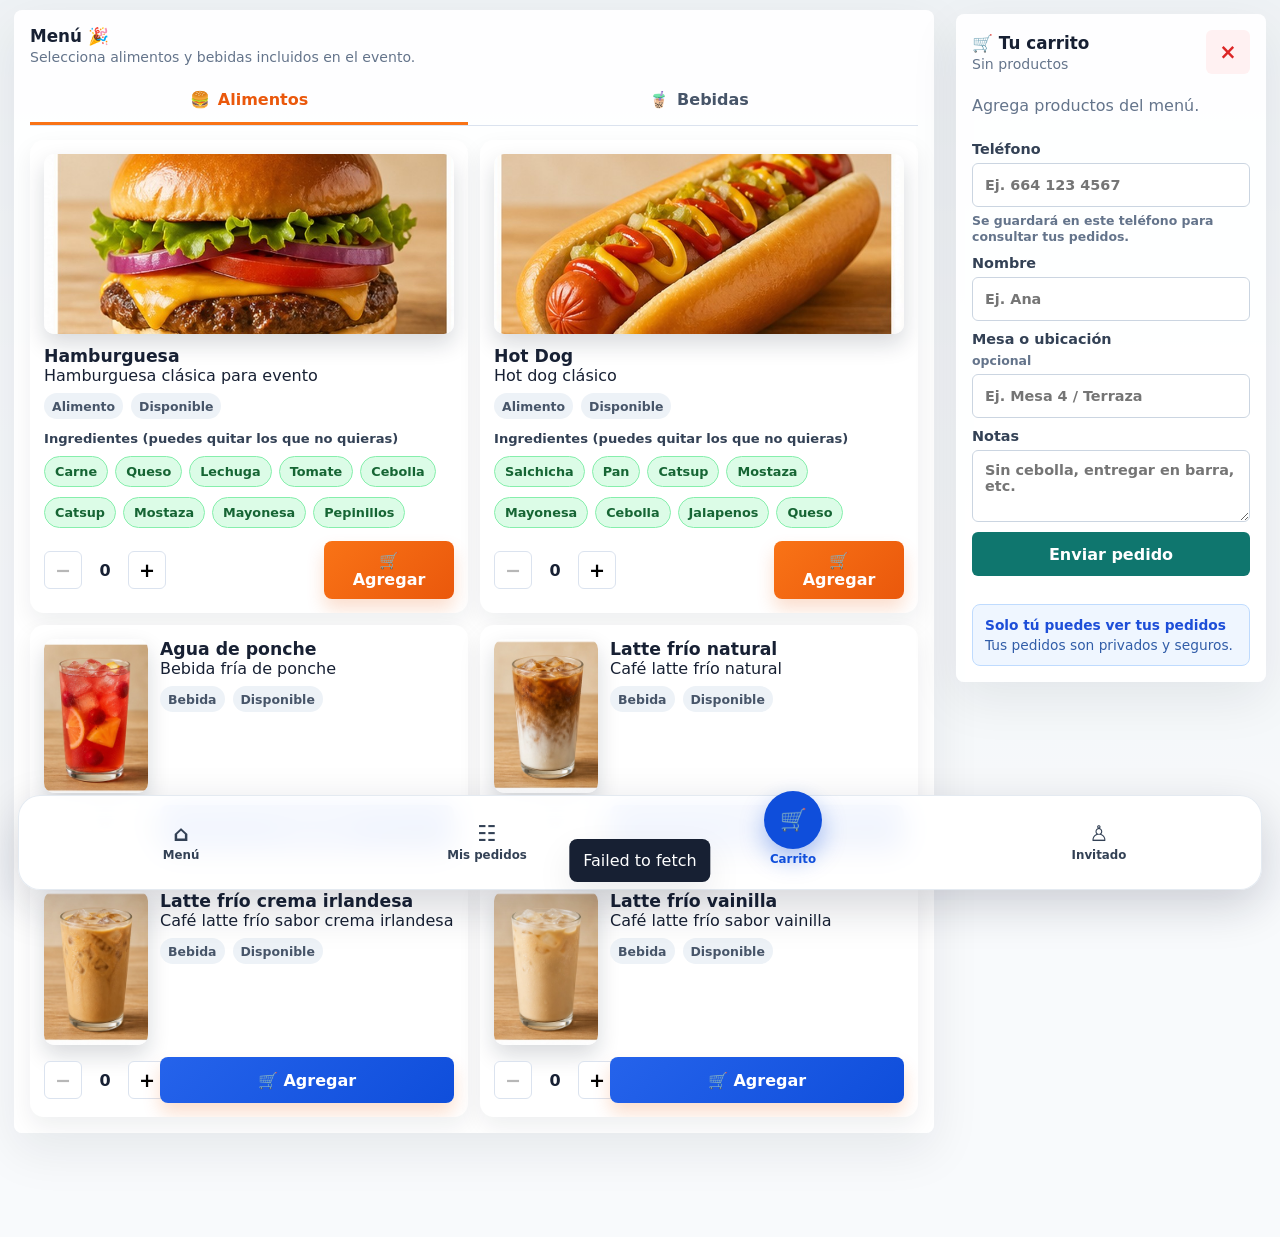
==== invitado.html @ 3698708f "Add files via upload" ====
<!doctype html>
<html lang="es">
<head>
  <meta charset="utf-8">
  <meta name="viewport" content="width=device-width, initial-scale=1, viewport-fit=cover">
  <meta name="theme-color" content="#0f766e">
  <title>Fiesta Pedidos</title>
  <meta name="description" content="Haz tu pedido de alimentos y bebidas para la fiesta privada.">
  <meta property="og:type" content="website">
  <meta property="og:site_name" content="Pedidos">
  <meta property="og:title" content="Pedidos de Fiesta">
  <meta property="og:description" content="Pide hamburguesas, hot dogs y bebidas desde tu celular.">
  <meta property="og:url" content="https://jgamonr.github.io/pedidos/">
  <meta property="og:image" content="https://jgamonr.github.io/pedidos/assets/og/og-pedidos.jpg">
  <meta property="og:image:secure_url" content="https://jgamonr.github.io/pedidos/assets/og/og-pedidos.jpg">
  <meta property="og:image:type" content="image/jpeg">
  <meta property="og:image:width" content="1200">
  <meta property="og:image:height" content="630">
  <meta name="twitter:card" content="summary_large_image">
  <meta name="twitter:title" content="Pedidos de Fiesta">
  <meta name="twitter:description" content="Pide hamburguesas, hot dogs y bebidas desde tu celular.">
  <meta name="twitter:image" content="https://jgamonr.github.io/pedidos/assets/og/og-pedidos.jpg">
  <link rel="manifest" href="./manifest.webmanifest">
  <link rel="icon" href="./assets/icon.svg" type="image/svg+xml">
  <link rel="stylesheet" href="./styles.css">
  <script>
    window.FIESTA_API_URL = 'https://script.google.com/macros/s/AKfycbxRhUMtLUX8wg8bfq2VubzhhSfE_7gh0zM6NpWrQTA5cu6WIkysuFdBqfMt6wjyU_bCMA/exec';
  </script>
</head>
<body class="guest-only">
  <div class="background-carousel" aria-hidden="true">
    <div class="bg-slide bg-one"></div>
    <div class="bg-slide bg-two"></div>
    <div class="bg-slide bg-three"></div>
  </div>
  <div class="app-shell">
    <header class="topbar">
      <div class="brand">
        <img src="./assets/icon.svg" alt="" class="brand-icon">
        <div>
          <h1>Fiesta Pedidos</h1>
          <p id="connectionText">Conectando...</p>
        </div>
      </div>
      <button class="icon-button" id="settingsButton" type="button" aria-label="Configurar API" title="Configurar API">
        <span aria-hidden="true">⚙</span>
      </button>
    </header>

    <main>
      <section id="guestView" class="view active">
        <section class="order-panel">
          <div class="section-head">
            <div>
              <h2>Menú</h2>
              <p>Selecciona alimentos y bebidas incluidos en el evento.</p>
            </div>
          </div>
          <div id="menuList" class="menu-list" aria-live="polite"></div>
        </section>

        <aside class="cart-panel" id="cartPanel" aria-label="Carrito">
          <div class="section-head compact">
            <div>
              <h2><span aria-hidden="true">🛒</span> Tu carrito</h2>
              <p id="cartCount">Sin productos</p>
            </div>
            <button class="icon-button danger-soft" id="clearCartButton" type="button" aria-label="Vaciar pedido" title="Vaciar pedido">
              <span aria-hidden="true">×</span>
            </button>
          </div>

          <div id="cartItems" class="cart-items empty">Agrega productos del menú.</div>

          <form id="orderForm" class="order-form">
            <label>
              Tel&eacute;fono
              <input id="guestPhone" name="guestPhone" inputmode="tel" autocomplete="tel" required maxlength="20" placeholder="Ej. 664 123 4567">
              <span class="field-hint">Se guardar&aacute; en este tel&eacute;fono para consultar tus pedidos.</span>
            </label>
            <label>
              Nombre
              <input id="guestName" name="guestName" autocomplete="name" required maxlength="80" placeholder="Ej. Ana">
            </label>
            <label>
              Mesa o ubicación <span class="optional-label">opcional</span>
              <input id="guestLocation" name="guestLocation" maxlength="80" placeholder="Ej. Mesa 4 / Terraza">
            </label>
            <label>
              Notas
              <textarea id="guestNotes" name="guestNotes" maxlength="300" rows="3" placeholder="Sin cebolla, entregar en barra, etc."></textarea>
            </label>
            <button class="primary-button" type="submit" id="submitOrderButton">Enviar pedido</button>
          </form>

          <div id="guestHistory" class="guest-history"></div>
          <div class="privacy-note">
            <strong>Solo tú puedes ver tus pedidos</strong>
            <span>Tus pedidos son privados y seguros.</span>
          </div>
        </aside>
      </section>
    </main>
  </div>

  <nav class="guest-bottom-nav" aria-label="Navegación de invitado">
    <button type="button" data-scroll-target="menuList"><span>⌂</span>Menú</button>
    <button type="button" data-scroll-target="guestHistory"><span>☷</span>Mis pedidos</button>
    <button class="cart-nav-action" type="button" data-scroll-target="cartPanel">
      <span>🛒</span>
      <i data-cart-total class="hidden">0</i>
      Carrito
    </button>
    <button type="button" data-scroll-target="orderForm"><span>♙</span>Invitado</button>
  </nav>

  <dialog id="settingsDialog">
    <form method="dialog" class="dialog-body">
      <h2>Configuración</h2>
      <label>
        URL de Apps Script
        <input id="apiUrlInput" placeholder="https://script.google.com/macros/s/.../exec">
      </label>
      <p>Esta URL se guarda solo en este dispositivo. Los pedidos se guardan en Google Sheets.</p>
      <div class="dialog-actions">
        <button class="secondary-button" value="cancel">Cancelar</button>
        <button class="primary-button" id="saveSettingsButton" value="default">Guardar</button>
      </div>
    </form>
  </dialog>

  <dialog id="statusDialog" class="status-dialog">
    <form method="dialog" class="status-modal">
      <div class="status-modal-icon" aria-hidden="true">!</div>
      <span id="statusModalBadge" class="status-badge status-NUEVO">NUEVO</span>
      <h2 id="statusModalTitle">Tu pedido cambió de estado</h2>
      <p id="statusModalMessage">Cocina actualizó tu pedido.</p>
      <button class="primary-button" id="statusModalClose" value="default">Entendido</button>
    </form>
  </dialog>

  <div id="toast" class="toast" role="status" aria-live="polite"></div>
  <script src="./app.js"></script>
</body>
</html>
---- styles.css ----
:root {
  --bg: #f8fafc;
  --panel: #ffffff;
  --text: #172033;
  --muted: #64748b;
  --line: #dbe3ef;
  --primary: #0f766e;
  --primary-dark: #115e59;
  --accent: #f59e0b;
  --danger: #dc2626;
  --ready: #2563eb;
  --shadow: 0 14px 35px rgba(15, 23, 42, 0.08);
  --radius: 8px;
  font-family: Inter, ui-sans-serif, system-ui, -apple-system, BlinkMacSystemFont, "Segoe UI", sans-serif;
}

* {
  box-sizing: border-box;
}

body {
  margin: 0;
  background: #0f172a;
  color: var(--text);
}

.background-carousel {
  position: fixed;
  inset: 0;
  z-index: -2;
  overflow: hidden;
  background: #0f172a;
}

.background-carousel::after {
  content: "";
  position: absolute;
  inset: 0;
  background:
    linear-gradient(180deg, rgba(236, 254, 255, 0.72), rgba(248, 250, 252, 0.88) 42%, rgba(248, 250, 252, 0.95)),
    rgba(15, 23, 42, 0.2);
  z-index: 2;
}

.bg-slide {
  position: absolute;
  inset: 0;
  background-position: center;
  background-size: cover;
  opacity: 0;
  transform: scale(1.04);
  animation: heroFade 18s infinite;
}

.bg-one {
  background-image: url("./assets/photos/event-table.jpg");
}

.bg-two {
  background-image: url("./assets/photos/drink-station.jpg");
  animation-delay: 6s;
}

.bg-three {
  background-image: url("./assets/photos/kitchen-counter.jpg");
  animation-delay: 12s;
}

button,
input,
textarea {
  font: inherit;
}

button {
  cursor: pointer;
}

.app-shell {
  min-height: 100vh;
  padding: max(14px, env(safe-area-inset-top)) max(14px, env(safe-area-inset-right)) max(18px, env(safe-area-inset-bottom)) max(14px, env(safe-area-inset-left));
}

.topbar,
.tabs,
.order-panel,
.cart-panel,
.pin-card,
.availability-panel,
.kitchen-controls {
  background: var(--panel);
  border: 1px solid var(--line);
  border-radius: var(--radius);
  box-shadow: var(--shadow);
}

.topbar {
  display: flex;
  align-items: center;
  justify-content: space-between;
  gap: 16px;
  padding: 14px;
  max-width: 1200px;
  margin: 0 auto 10px;
  background: rgba(255, 255, 255, 0.86);
  backdrop-filter: blur(12px);
}

.guest-only .topbar {
  display: none;
}

.guest-only .app-shell {
  padding-top: max(10px, env(safe-area-inset-top));
}

.brand {
  display: flex;
  align-items: center;
  gap: 10px;
  min-width: 0;
}

.brand-icon {
  display: none;
}

h1,
h2,
h3,
p {
  margin: 0;
}

h1 {
  font-size: 1.15rem;
  line-height: 1.1;
}

h2 {
  font-size: 1.05rem;
}

h3 {
  font-size: 0.98rem;
}

.brand p,
.section-head p,
.pin-card p,
#lastSyncText {
  color: var(--muted);
  font-size: 0.88rem;
  margin-top: 3px;
}

.tabs {
  display: grid;
  grid-template-columns: 1fr 1fr;
  gap: 6px;
  padding: 6px;
  max-width: 1200px;
  margin: 0 auto 12px;
  position: sticky;
  top: 8px;
  z-index: 10;
}

.photo-hero {
  display: none;
  position: relative;
  max-width: 1200px;
  height: clamp(150px, 24vw, 250px);
  margin: 0 auto 12px;
  border: 1px solid var(--line);
  border-radius: var(--radius);
  overflow: hidden;
  box-shadow: var(--shadow);
  background: #0f172a;
}

.photo-hero::after {
  content: "";
  position: absolute;
  inset: 0;
  background: linear-gradient(90deg, rgba(15, 23, 42, 0.74), rgba(15, 23, 42, 0.2) 62%, rgba(15, 23, 42, 0.55));
  z-index: 2;
}

.hero-slide {
  position: absolute;
  inset: 0;
  background-size: cover;
  background-position: center;
  opacity: 0;
  transform: scale(1.04);
  animation: heroFade 15s infinite;
}

.slide-one {
  background-image: url("./assets/photos/event-table.jpg");
}

.slide-two {
  background-image: url("./assets/photos/drink-station.jpg");
  animation-delay: 5s;
}

.slide-three {
  background-image: url("./assets/photos/kitchen-counter.jpg");
  animation-delay: 10s;
}

.hero-content {
  position: relative;
  z-index: 3;
  height: 100%;
  display: grid;
  align-content: center;
  gap: 7px;
  padding: 18px;
  color: #fff;
  max-width: 620px;
}

.hero-content span {
  width: max-content;
  max-width: 100%;
  border-radius: 999px;
  background: rgba(255, 255, 255, 0.18);
  border: 1px solid rgba(255, 255, 255, 0.28);
  padding: 6px 10px;
  font-size: 0.78rem;
  font-weight: 900;
  backdrop-filter: blur(8px);
}

.hero-content strong {
  font-size: clamp(1.35rem, 4.6vw, 2.7rem);
  line-height: 1.02;
  max-width: 12ch;
}

@keyframes heroFade {
  0% {
    opacity: 0;
    transform: scale(1.04);
  }
  8%, 31% {
    opacity: 1;
  }
  39%, 100% {
    opacity: 0;
    transform: scale(1.11);
  }
}

.tab,
.segmented button {
  border: 0;
  border-radius: 6px;
  background: transparent;
  color: var(--muted);
  padding: 11px 12px;
  min-height: 44px;
}

.tab.active,
.segmented button.active {
  background: var(--primary);
  color: #fff;
}

.view {
  display: none;
  max-width: 1200px;
  margin: 0 auto;
}

.view.active {
  display: grid;
}

#guestView {
  grid-template-columns: minmax(0, 1fr) 390px;
  gap: 12px;
  align-items: start;
}

.order-panel,
.cart-panel,
.pin-card,
.availability-panel {
  padding: 16px;
}

.section-head {
  display: flex;
  justify-content: space-between;
  gap: 12px;
  align-items: center;
  margin-bottom: 12px;
}

.section-head.compact {
  margin-bottom: 8px;
}

.primary-button,
.secondary-button,
.status-button,
.icon-button {
  border: 1px solid transparent;
  border-radius: 6px;
  min-height: 44px;
  padding: 10px 14px;
  font-weight: 700;
}

.primary-button {
  background: var(--primary);
  color: #fff;
}

.primary-button:hover {
  background: var(--primary-dark);
}

.secondary-button {
  background: #eef6f5;
  color: var(--primary-dark);
  border-color: #c7dfdc;
}

.icon-button {
  width: 44px;
  padding: 0;
  display: inline-grid;
  place-items: center;
  background: #f1f5f9;
  color: var(--text);
  font-size: 1.3rem;
}

.danger-soft {
  color: var(--danger);
  background: #fff1f2;
}

.menu-list {
  display: grid;
  grid-template-columns: repeat(auto-fit, minmax(230px, 1fr));
  gap: 12px;
}

#menuList {
  display: block;
}

.menu-category {
  display: grid;
  gap: 10px;
}

.menu-category > .section-head {
  border-left: 5px solid var(--accent);
  padding: 8px 0 8px 10px;
}

.product-card,
.order-card,
.history-card {
  border: 1px solid var(--line);
  border-radius: var(--radius);
  background: #fff;
}

.product-card {
  display: grid;
  grid-template-columns: 128px minmax(0, 1fr) auto;
  gap: 12px;
  padding: 14px;
  min-height: 154px;
  position: relative;
  overflow: hidden;
  box-shadow: 0 10px 24px rgba(15, 23, 42, 0.07);
}

.product-card::before {
  content: "";
  position: absolute;
  inset: 0 auto 0 0;
  width: 6px;
  background: linear-gradient(180deg, var(--primary), var(--accent));
}

.product-card h3 {
  font-size: 1.08rem;
}

.product-info {
  min-width: 0;
}

.product-photo {
  width: 128px;
  height: 128px;
  border-radius: 8px;
  object-fit: cover;
  align-self: start;
  box-shadow: 0 10px 22px rgba(15, 23, 42, 0.16);
}

.product-card.unavailable {
  opacity: 0.58;
}

.product-meta {
  display: flex;
  gap: 8px;
  flex-wrap: wrap;
  margin-top: 8px;
}

.pill {
  display: inline-flex;
  align-items: center;
  min-height: 26px;
  padding: 4px 8px;
  border-radius: 999px;
  background: #edf2f7;
  color: #475569;
  font-size: 0.78rem;
  font-weight: 700;
}

.ingredient-picker {
  margin-top: 12px;
  display: grid;
  gap: 8px;
}

.ingredient-picker strong {
  font-size: 0.82rem;
  color: #334155;
}

.muted-picker {
  opacity: 0.58;
}

.ingredient-options {
  display: flex;
  flex-wrap: wrap;
  gap: 7px;
}

.ingredient-chip {
  display: inline-flex;
  align-items: center;
  min-height: 34px;
  cursor: pointer;
}

.ingredient-chip input {
  position: absolute;
  opacity: 0;
  pointer-events: none;
}

.ingredient-chip span {
  border: 1px solid #cbd5e1;
  border-radius: 999px;
  background: #f1f5f9;
  color: #64748b;
  padding: 7px 10px;
  font-size: 0.8rem;
  font-weight: 800;
  position: relative;
  overflow: hidden;
  text-decoration: line-through;
  text-decoration-thickness: 2px;
}

.ingredient-chip input:not(:checked) + span::after {
  content: "";
  position: absolute;
  left: 8px;
  right: 8px;
  top: 50%;
  height: 2px;
  background: #ef4444;
  transform: translateY(-50%) rotate(-7deg);
  pointer-events: none;
}

.ingredient-chip input:checked + span {
  background: #dcfce7;
  border-color: #86efac;
  color: #166534;
  text-decoration: none;
}

.ingredient-chip input:checked + span::after {
  content: none;
}

.ingredient-chip input:disabled + span {
  background: #f1f5f9;
  color: #94a3b8;
}

.qty-control {
  display: grid;
  grid-template-columns: 38px 38px 38px;
  align-items: center;
  gap: 4px;
}

.qty-control button {
  width: 38px;
  height: 38px;
  border: 1px solid var(--line);
  border-radius: 6px;
  background: #fff;
  font-size: 1.2rem;
  font-weight: 800;
}

.qty-control span {
  text-align: center;
  font-weight: 800;
}

.cart-panel {
  position: sticky;
  top: 82px;
}

.cart-items.empty {
  color: var(--muted);
  padding: 14px 0;
}

.cart-line {
  display: grid;
  grid-template-columns: 1fr auto;
  gap: 10px;
  padding: 10px;
  border: 1px solid var(--line);
  border-radius: 8px;
  margin-bottom: 8px;
  background: #f8fafc;
}

.cart-line small,
.order-item small {
  display: block;
  color: var(--muted);
  margin-top: 4px;
  line-height: 1.35;
}

.order-form {
  display: grid;
  gap: 10px;
  margin-top: 12px;
}

label {
  display: grid;
  gap: 6px;
  color: #334155;
  font-size: 0.9rem;
  font-weight: 700;
}

.optional-label {
  color: var(--muted);
  font-size: 0.78rem;
  font-weight: 700;
}

.field-hint {
  color: #64748b;
  font-size: 0.78rem;
  font-weight: 600;
  line-height: 1.3;
}

input,
textarea {
  width: 100%;
  border: 1px solid #cbd5e1;
  border-radius: 6px;
  background: #fff;
  color: var(--text);
  padding: 11px 12px;
  min-height: 44px;
}

textarea {
  resize: vertical;
}

.guest-history {
  display: grid;
  gap: 8px;
  margin-top: 14px;
}

.menu-tabs {
  display: grid;
  grid-template-columns: repeat(2, 1fr);
  gap: 12px;
  border-bottom: 1px solid var(--line);
  margin-bottom: 14px;
}

.menu-tabs button {
  display: inline-flex;
  justify-content: center;
  align-items: center;
  gap: 8px;
  min-height: 48px;
  border: 0;
  border-bottom: 3px solid transparent;
  background: transparent;
  color: #475569;
  font-weight: 900;
}

.menu-tabs button.active {
  border-bottom-color: #f97316;
  color: #ea580c;
}

.products-showcase {
  display: grid;
  grid-template-columns: repeat(auto-fit, minmax(min(100%, 320px), 1fr));
  gap: 12px;
  min-width: 0;
}

.add-product-button {
  align-self: end;
  border: 0;
  border-radius: 8px;
  min-height: 46px;
  padding: 10px 16px;
  color: #fff;
  font-weight: 900;
  box-shadow: 0 10px 18px rgba(234, 88, 12, 0.2);
}

.food-action {
  background: linear-gradient(135deg, #f97316, #ea580c);
}

.drink-action {
  background: linear-gradient(135deg, #2563eb, #0f4edb);
}

.privacy-note {
  display: grid;
  gap: 4px;
  margin-top: 14px;
  border: 1px solid #bfdbfe;
  border-radius: 8px;
  background: #eff6ff;
  color: #1d4ed8;
  padding: 12px;
  font-size: 0.86rem;
}

.privacy-note span {
  color: #315da8;
}

.cart-thumb {
  width: 58px;
  height: 58px;
  border-radius: 8px;
  object-fit: cover;
}

.cart-qty {
  display: inline-grid;
  place-items: center;
  min-width: 24px;
  height: 24px;
  border-radius: 999px;
  background: #93c5fd;
  color: #fff;
  font-weight: 900;
}

.guest-bottom-nav {
  position: fixed;
  left: 18px;
  right: 18px;
  bottom: max(10px, env(safe-area-inset-bottom));
  z-index: 60;
  display: none;
  grid-template-columns: repeat(4, 1fr);
  align-items: center;
  gap: 6px;
  min-height: 70px;
  border: 1px solid rgba(226, 232, 240, 0.9);
  border-radius: 22px;
  background: rgba(255, 255, 255, 0.94);
  box-shadow: 0 16px 45px rgba(15, 23, 42, 0.18);
  backdrop-filter: blur(14px);
  padding: 8px 12px;
}

.guest-bottom-nav button {
  position: relative;
  display: grid;
  justify-items: center;
  gap: 3px;
  border: 0;
  background: transparent;
  color: #334155;
  font-size: 0.74rem;
  font-weight: 800;
}

.guest-bottom-nav span {
  font-size: 1.35rem;
  line-height: 1;
}

.cart-nav-action {
  color: #0f4edb !important;
  transform: translateY(-14px);
}

.cart-nav-action span {
  display: grid;
  place-items: center;
  width: 58px;
  height: 58px;
  border-radius: 50%;
  background: #0f4edb;
  color: #fff;
  box-shadow: 0 10px 24px rgba(15, 78, 219, 0.36);
}

.cart-nav-action i {
  position: absolute;
  top: 0;
  right: calc(50% - 30px);
  display: grid;
  place-items: center;
  width: 22px;
  height: 22px;
  border-radius: 50%;
  background: #eff6ff;
  color: #0f4edb;
  font-style: normal;
  font-size: 0.76rem;
  font-weight: 900;
}

.guest-only {
  background: #f8fafc;
}

.guest-only .background-carousel {
  opacity: 0.12;
}

.guest-only .app-shell {
  padding-bottom: 104px;
}

.guest-only #guestView {
  grid-template-columns: minmax(0, 1fr) minmax(290px, 310px);
  gap: 22px;
  max-width: 1260px;
}

.guest-only .order-panel {
  min-width: 0;
  overflow: hidden;
}

.guest-only .order-panel,
.guest-only .cart-panel {
  background: rgba(255, 255, 255, 0.92);
  border: 0;
  box-shadow: 0 18px 50px rgba(15, 23, 42, 0.08);
}

.guest-only .order-panel > .section-head h2::after {
  content: " 🎉";
}

.guest-only .food-card {
  grid-template-columns: minmax(0, 1fr) minmax(118px, 130px);
  grid-template-areas:
    "photo photo"
    "info info"
    "qty action";
  padding: 14px;
  border: 0;
  border-radius: 14px;
}

.guest-only .drink-card {
  grid-template-columns: 104px minmax(0, 1fr);
  grid-template-areas:
    "photo info"
    "photo info"
    "qty action";
  border: 0;
  border-radius: 14px;
}

.guest-only .product-card::before {
  content: none;
}

.guest-only .product-photo {
  grid-area: photo;
  width: 100%;
  height: 180px;
  border-radius: 10px;
}

.guest-only .drink-card .product-photo {
  height: 154px;
}

.guest-only .product-info {
  grid-area: info;
}

.guest-only .qty-control {
  grid-area: qty;
}

.guest-only .add-product-button {
  grid-area: action;
}

.guest-only .drink-card .ingredient-picker {
  display: none;
}

.guest-only .cart-panel {
  top: 14px;
  z-index: 20;
}

.guest-only .cart-line {
  grid-template-columns: 58px 1fr auto;
  border: 0;
  background: #fff;
}

.guest-only .cart-line .qty-control {
  grid-template-columns: 34px;
}

.guest-only .cart-line .qty-control span,
.guest-only .cart-line .qty-control [data-cart-add] {
  display: none;
}

.guest-only .guest-bottom-nav {
  display: grid;
}

.history-card {
  padding: 10px;
  background: #f8fafc;
  display: flex;
  justify-content: space-between;
  align-items: center;
  gap: 10px;
  cursor: pointer;
}

.history-card.needs-attention {
  border-color: #f59e0b;
  background: #fffbeb;
  animation: attentionPulse 1.1s ease-in-out infinite;
}

.status-badge {
  border-radius: 999px;
  padding: 6px 9px;
  font-size: 0.72rem;
  font-weight: 900;
  white-space: nowrap;
  background: #e2e8f0;
  color: #334155;
}

.status-NUEVO {
  background: #dbeafe;
  color: #1d4ed8;
}

.status-PREPARANDO {
  background: #fef3c7;
  color: #92400e;
}

.status-LISTO {
  background: #dcfce7;
  color: #166534;
}

.status-ENTREGADO {
  background: #ccfbf1;
  color: #115e59;
}

.status-CANCELADO {
  background: #fee2e2;
  color: #991b1b;
}

@keyframes attentionPulse {
  0%, 100% {
    box-shadow: 0 0 0 rgba(245, 158, 11, 0);
    transform: translateY(0);
  }
  50% {
    box-shadow: 0 0 0 5px rgba(245, 158, 11, 0.18);
    transform: translateY(-1px);
  }
}

.pin-gate {
  display: grid;
  place-items: start center;
  padding: 18px 0;
}

.pin-card {
  width: min(100%, 420px);
  display: grid;
  gap: 12px;
}

.hidden {
  display: none !important;
}

.kitchen-dashboard {
  display: grid;
  gap: 12px;
}

.summary-grid {
  display: grid;
  grid-template-columns: repeat(5, minmax(130px, 1fr));
  gap: 10px;
}

.summary-card {
  background: var(--panel);
  border: 1px solid var(--line);
  border-radius: var(--radius);
  padding: 12px;
  box-shadow: var(--shadow);
}

.summary-card strong {
  display: block;
  font-size: 1.5rem;
  line-height: 1.1;
}

.summary-card span {
  color: var(--muted);
  font-size: 0.82rem;
}

.kitchen-controls {
  display: grid;
  grid-template-columns: 1fr 260px;
  gap: 10px;
  padding: 10px;
}

.segmented {
  display: flex;
  gap: 6px;
  overflow-x: auto;
}

.segmented button {
  white-space: nowrap;
  border: 1px solid var(--line);
  background: #fff;
}

.segmented button.active {
  border-color: var(--primary);
}

.kitchen-layout {
  display: grid;
  grid-template-columns: minmax(0, 1fr) 330px;
  gap: 12px;
  align-items: start;
}

.orders-list {
  display: grid;
  gap: 10px;
}

.order-card {
  padding: 12px;
}

.order-card header {
  display: flex;
  justify-content: space-between;
  align-items: start;
  gap: 12px;
  margin-bottom: 10px;
}

.folio {
  font-size: 1.15rem;
  font-weight: 900;
}

.order-items {
  display: grid;
  gap: 6px;
  margin: 10px 0;
}

.order-item {
  display: flex;
  justify-content: space-between;
  gap: 10px;
  padding: 8px;
  border-radius: 6px;
  background: #f8fafc;
  align-items: start;
}

.status-actions {
  display: flex;
  flex-wrap: wrap;
  gap: 8px;
}

.status-button {
  background: #fff;
  border-color: var(--line);
  color: var(--text);
}

.status-button[data-status="PREPARANDO"] {
  border-color: var(--accent);
}

.status-button[data-status="LISTO"] {
  border-color: var(--ready);
}

.status-button[data-status="ENTREGADO"] {
  border-color: var(--primary);
}

.status-button[data-status="CANCELADO"] {
  border-color: var(--danger);
  color: var(--danger);
}

.availability-list {
  display: grid;
  gap: 8px;
}

.availability-row {
  display: grid;
  grid-template-columns: 1fr auto;
  align-items: center;
  gap: 10px;
  border: 1px solid var(--line);
  border-radius: 6px;
  padding: 10px;
}

.switch {
  position: relative;
  width: 54px;
  height: 32px;
}

.switch input {
  opacity: 0;
  width: 0;
  height: 0;
}

.slider {
  position: absolute;
  cursor: pointer;
  inset: 0;
  background: #cbd5e1;
  border-radius: 999px;
  transition: 0.18s;
}

.slider::before {
  content: "";
  position: absolute;
  width: 24px;
  height: 24px;
  left: 4px;
  top: 4px;
  background: #fff;
  border-radius: 50%;
  transition: 0.18s;
}

.switch input:checked + .slider {
  background: var(--primary);
}

.switch input:checked + .slider::before {
  transform: translateX(22px);
}

dialog {
  border: 0;
  border-radius: var(--radius);
  box-shadow: var(--shadow);
  width: min(92vw, 520px);
}

dialog::backdrop {
  background: rgba(15, 23, 42, 0.58);
  backdrop-filter: blur(4px);
}

.dialog-body {
  display: grid;
  gap: 12px;
}

.status-dialog {
  width: min(92vw, 440px);
  padding: 0;
  overflow: hidden;
}

.status-modal {
  display: grid;
  justify-items: center;
  gap: 12px;
  padding: 24px 18px 18px;
  text-align: center;
  background:
    radial-gradient(circle at 50% 0%, rgba(245, 158, 11, 0.22), transparent 42%),
    #ffffff;
}

.status-modal-icon {
  width: 58px;
  height: 58px;
  border-radius: 50%;
  display: grid;
  place-items: center;
  background: var(--accent);
  color: #fff;
  font-size: 2rem;
  font-weight: 900;
  box-shadow: 0 10px 24px rgba(245, 158, 11, 0.28);
}

.status-modal h2 {
  font-size: 1.35rem;
}

.status-modal p {
  color: #334155;
  font-size: 1rem;
}

.status-modal .primary-button {
  width: 100%;
  margin-top: 4px;
}

.dialog-actions {
  display: flex;
  justify-content: end;
  gap: 8px;
}

.toast {
  position: fixed;
  left: 50%;
  bottom: 18px;
  transform: translateX(-50%) translateY(120px);
  max-width: min(92vw, 520px);
  background: #172033;
  color: #fff;
  padding: 12px 14px;
  border-radius: 8px;
  box-shadow: var(--shadow);
  transition: transform 0.2s ease;
  z-index: 100;
}

.toast.show {
  transform: translateX(-50%) translateY(0);
}

@media (max-width: 860px) {
  #guestView,
  .kitchen-layout,
  .kitchen-controls {
    grid-template-columns: 1fr;
  }

  .cart-panel {
    position: static;
  }

  .summary-grid {
    grid-template-columns: repeat(2, 1fr);
  }
}

@media (max-width: 1120px) {
  .guest-only #guestView {
    grid-template-columns: 1fr;
  }

  .guest-only .cart-panel {
    position: static;
  }
}

@media (max-width: 520px) {
  .app-shell {
    padding-left: 10px;
    padding-right: 10px;
  }

  .topbar {
    padding: 10px;
  }

  .brand-icon {
    width: 38px;
    height: 38px;
  }

  .menu-list {
    grid-template-columns: 1fr;
  }

  .product-card {
    grid-template-columns: 1fr;
  }

  .guest-only .food-card,
  .guest-only .drink-card {
    grid-template-columns: 1fr;
    grid-template-areas:
      "photo"
      "info"
      "qty"
      "action";
  }

  .guest-only .drink-card .product-photo,
  .guest-only .product-photo {
    height: 170px;
  }

  .qty-control {
    grid-template-columns: repeat(3, 1fr);
  }

  .qty-control button {
    width: 100%;
  }

  .summary-grid {
    grid-template-columns: 1fr 1fr;
  }

  .section-head {
    align-items: stretch;
    flex-direction: column;
  }
}
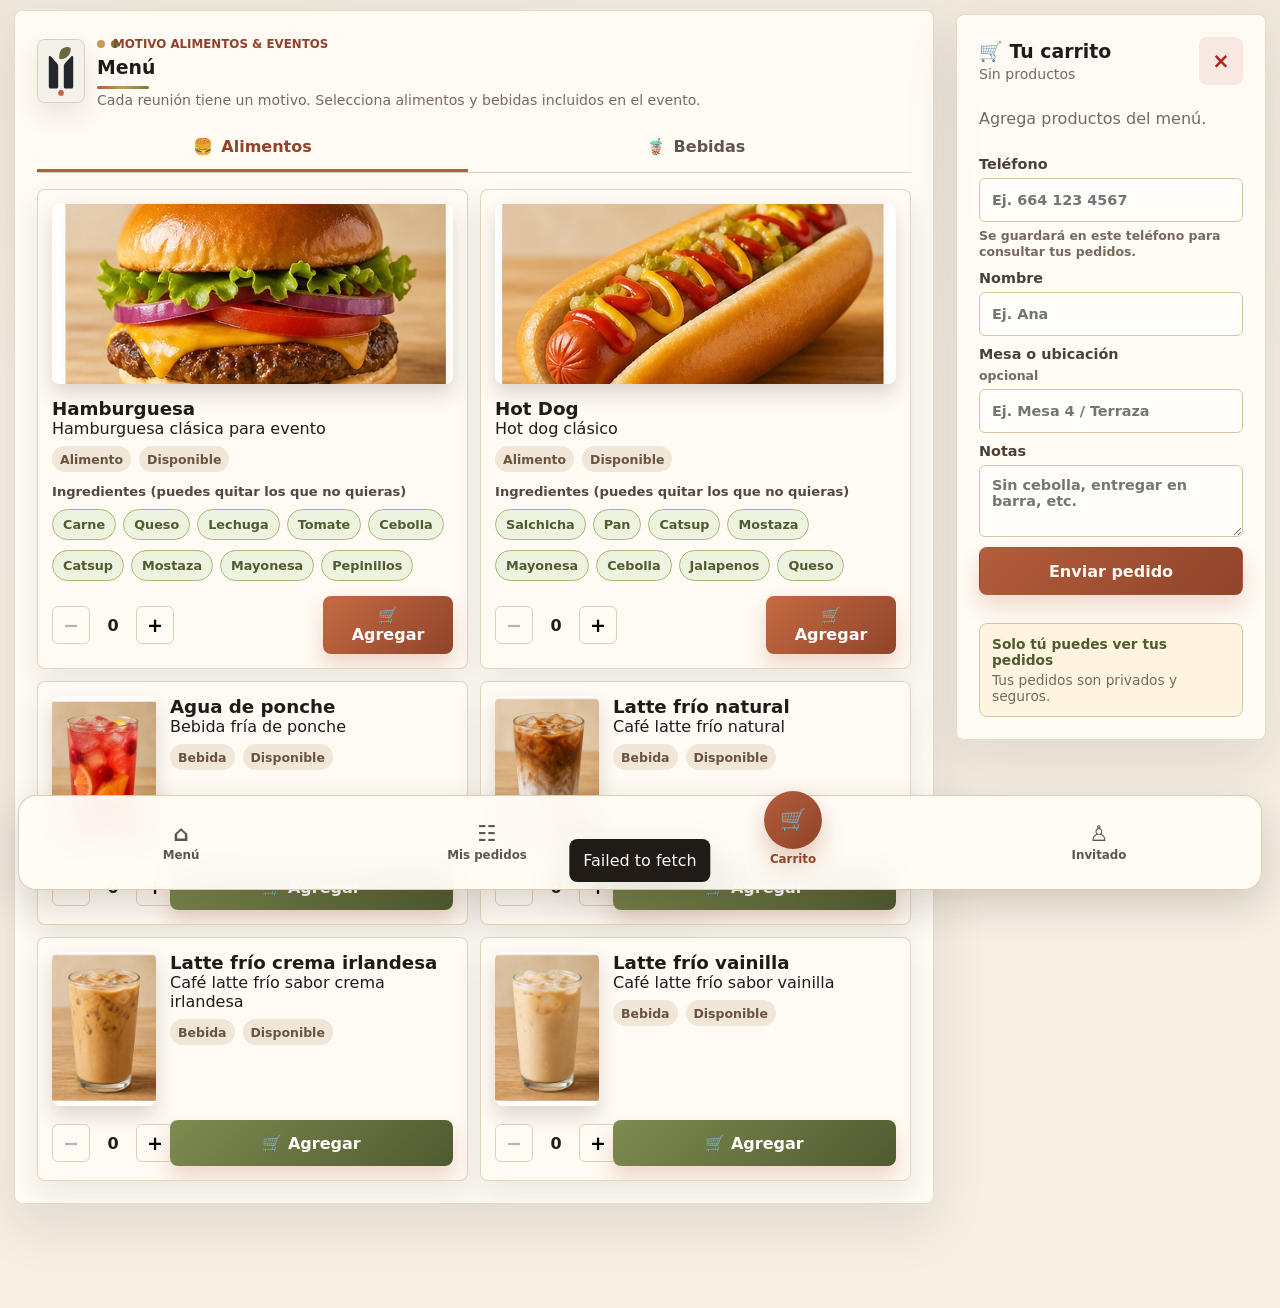
==== commit 52ab2eea: "Add files via upload" ====
--- a/invitado.html
+++ b/invitado.html
@@ -3,9 +3,9 @@
 <head>
   <meta charset="utf-8">
   <meta name="viewport" content="width=device-width, initial-scale=1, viewport-fit=cover">
-  <meta name="theme-color" content="#0f766e">
-  <title>Fiesta Pedidos</title>
-  <meta name="description" content="Haz tu pedido de alimentos y bebidas para la fiesta privada.">
+  <meta name="theme-color" content="#b45d3c">
+  <title>MOTIVO Alimentos &amp; Eventos</title>
+  <meta name="description" content="Haz tu pedido privado para el evento atendido por MOTIVO Alimentos &amp; Eventos.">
   <meta property="og:type" content="website">
   <meta property="og:site_name" content="Pedidos">
   <meta property="og:title" content="Pedidos de Fiesta">
@@ -21,10 +21,11 @@
   <meta name="twitter:description" content="Pide hamburguesas, hot dogs y bebidas desde tu celular.">
   <meta name="twitter:image" content="https://jgamonr.github.io/pedidos/assets/og/og-pedidos.jpg">
   <link rel="manifest" href="./manifest.webmanifest">
-  <link rel="icon" href="./assets/icon.svg" type="image/svg+xml">
+  <link rel="icon" href="./assets/motivo-simbolo.svg" type="image/svg+xml">
   <link rel="stylesheet" href="./styles.css">
   <script>
-    window.FIESTA_API_URL = 'https://script.google.com/macros/s/AKfycbxRhUMtLUX8wg8bfq2VubzhhSfE_7gh0zM6NpWrQTA5cu6WIkysuFdBqfMt6wjyU_bCMA/exec';
+    window.FIESTA_API_URL = 'https://script.google.com/macros/s/AKfycbx4dDV5CKR5L5pXdB4foNgCINhN8P5d-nyhVXfWXvgzmGEAK0sdDKgHXVOoAhdwphD6JQ/exec';
+    window.FIESTA_GUEST_APP_URL = 'https://jgamonr.github.io/pedidos/';
   </script>
 </head>
 <body class="guest-only">
@@ -36,9 +37,9 @@
   <div class="app-shell">
     <header class="topbar">
       <div class="brand">
-        <img src="./assets/icon.svg" alt="" class="brand-icon">
+        <img src="./assets/motivo-simbolo.svg" alt="" class="brand-icon">
         <div>
-          <h1>Fiesta Pedidos</h1>
+          <h1><span>MOTIVO</span><small>Alimentos &amp; Eventos</small></h1>
           <p id="connectionText">Conectando...</p>
         </div>
       </div>
@@ -51,9 +52,13 @@
       <section id="guestView" class="view active">
         <section class="order-panel">
           <div class="section-head">
-            <div>
-              <h2>Menú</h2>
-              <p>Selecciona alimentos y bebidas incluidos en el evento.</p>
+            <div class="motivo-menu-heading">
+              <img src="./assets/motivo-simbolo.svg" alt="" class="motivo-symbol">
+              <div>
+                <span class="brand-eyebrow">MOTIVO Alimentos &amp; Eventos</span>
+                <h2>Men&uacute;</h2>
+                <p>Cada reuni&oacute;n tiene un motivo. Selecciona alimentos y bebidas incluidos en el evento.</p>
+              </div>
             </div>
           </div>
           <div id="menuList" class="menu-list" aria-live="polite"></div>
@@ -121,7 +126,7 @@
         URL de Apps Script
         <input id="apiUrlInput" placeholder="https://script.google.com/macros/s/.../exec">
       </label>
-      <p>Esta URL se guarda solo en este dispositivo. Los pedidos se guardan en Google Sheets.</p>
+      <p>Esta URL se guarda solo en este dispositivo. Los pedidos se guardan en el sistema.</p>
       <div class="dialog-actions">
         <button class="secondary-button" value="cancel">Cancelar</button>
         <button class="primary-button" id="saveSettingsButton" value="default">Guardar</button>
@@ -139,6 +144,15 @@
     </form>
   </dialog>
 
+  <dialog id="appMessageDialog" class="status-dialog">
+    <form method="dialog" class="status-modal app-message-modal">
+      <div id="appMessageIcon" class="status-modal-icon" aria-hidden="true">!</div>
+      <span id="appMessageBadge" class="status-badge status-NUEVO">AVISO</span>
+      <h2 id="appMessageTitle">Aviso</h2>
+      <p id="appMessageText">Operacion realizada.</p>
+    </form>
+  </dialog>
+
   <div id="toast" class="toast" role="status" aria-live="polite"></div>
   <script src="./app.js"></script>
 </body>
--- a/styles.css
+++ b/styles.css
@@ -1,17 +1,19 @@
 :root {
-  --bg: #f8fafc;
-  --panel: #ffffff;
-  --text: #172033;
-  --muted: #64748b;
-  --line: #dbe3ef;
-  --primary: #0f766e;
-  --primary-dark: #115e59;
-  --accent: #f59e0b;
-  --danger: #dc2626;
-  --ready: #2563eb;
-  --shadow: 0 14px 35px rgba(15, 23, 42, 0.08);
+  --bg: #f6efe4;
+  --panel: rgba(255, 252, 246, 0.96);
+  --text: #211b17;
+  --muted: #76695e;
+  --line: #dfcfb4;
+  --primary: #b45d3c;
+  --primary-dark: #8f442a;
+  --accent: #c59b57;
+  --olive: #6f7b45;
+  --olive-dark: #4f5b30;
+  --danger: #b42318;
+  --ready: #6f7b45;
+  --shadow: 0 18px 48px rgba(45, 33, 23, 0.11);
   --radius: 8px;
-  font-family: Inter, ui-sans-serif, system-ui, -apple-system, BlinkMacSystemFont, "Segoe UI", sans-serif;
+  font-family: "Aptos", "Segoe UI", ui-sans-serif, system-ui, -apple-system, BlinkMacSystemFont, sans-serif;
 }
 
 * {
@@ -20,7 +22,7 @@
 
 body {
   margin: 0;
-  background: #0f172a;
+  background: var(--bg);
   color: var(--text);
 }
 
@@ -29,7 +31,7 @@
   inset: 0;
   z-index: -2;
   overflow: hidden;
-  background: #0f172a;
+  background: #2d221b;
 }
 
 .background-carousel::after {
@@ -37,8 +39,9 @@
   position: absolute;
   inset: 0;
   background:
-    linear-gradient(180deg, rgba(236, 254, 255, 0.72), rgba(248, 250, 252, 0.88) 42%, rgba(248, 250, 252, 0.95)),
-    rgba(15, 23, 42, 0.2);
+    radial-gradient(circle at 18% 12%, rgba(197, 155, 87, 0.24), transparent 28%),
+    linear-gradient(180deg, rgba(246, 239, 228, 0.82), rgba(255, 252, 246, 0.92) 42%, rgba(246, 239, 228, 0.96)),
+    rgba(45, 34, 27, 0.22);
   z-index: 2;
 }
 
@@ -99,10 +102,10 @@
   align-items: center;
   justify-content: space-between;
   gap: 16px;
-  padding: 14px;
+  padding: 14px 16px;
   max-width: 1200px;
   margin: 0 auto 10px;
-  background: rgba(255, 255, 255, 0.86);
+  background: rgba(255, 252, 246, 0.9);
   backdrop-filter: blur(12px);
 }
 
@@ -117,12 +120,20 @@
 .brand {
   display: flex;
   align-items: center;
-  gap: 10px;
+  gap: 12px;
   min-width: 0;
 }
 
 .brand-icon {
-  display: none;
+  display: block;
+  width: 42px;
+  height: 56px;
+  flex: 0 0 auto;
+  border-radius: 8px;
+  object-fit: cover;
+  border: 1px solid rgba(216, 197, 158, 0.78);
+  background: #f4f1eb;
+  box-shadow: 0 10px 20px rgba(45, 33, 23, 0.1);
 }
 
 h1,
@@ -133,16 +144,67 @@
 }
 
 h1 {
-  font-size: 1.15rem;
-  line-height: 1.1;
+  display: grid;
+  gap: 1px;
+  font-size: 1.32rem;
+  line-height: 1;
+  letter-spacing: 0;
+  font-weight: 900;
+}
+
+h1 small {
+  color: var(--muted);
+  font-size: 0.72rem;
+  letter-spacing: 0;
+  text-transform: uppercase;
+  font-weight: 800;
 }
 
 h2 {
-  font-size: 1.05rem;
+  font-size: 1.18rem;
 }
 
 h3 {
-  font-size: 0.98rem;
+  font-size: 1rem;
+}
+
+.brand-eyebrow {
+  display: inline-flex;
+  align-items: center;
+  gap: 8px;
+  margin-bottom: 5px;
+  color: var(--primary-dark);
+  font-size: 0.74rem;
+  font-weight: 900;
+  letter-spacing: 0;
+  text-transform: uppercase;
+}
+
+.brand-eyebrow::before {
+  content: "";
+  width: 8px;
+  height: 8px;
+  border-radius: 50%;
+  background: var(--accent);
+  box-shadow: 14px 0 0 var(--olive);
+}
+
+.motivo-menu-heading {
+  display: flex;
+  align-items: center;
+  gap: 12px;
+  min-width: 0;
+}
+
+.motivo-symbol {
+  width: 48px;
+  height: 64px;
+  flex: 0 0 auto;
+  border-radius: 8px;
+  object-fit: cover;
+  border: 1px solid rgba(216, 197, 158, 0.78);
+  background: #f4f1eb;
+  box-shadow: 0 12px 24px rgba(45, 33, 23, 0.1);
 }
 
 .brand p,
@@ -157,7 +219,7 @@
 .tabs {
   display: grid;
   grid-template-columns: 1fr 1fr;
-  gap: 6px;
+  gap: 8px;
   padding: 6px;
   max-width: 1200px;
   margin: 0 auto 12px;
@@ -291,7 +353,7 @@
 .cart-panel,
 .pin-card,
 .availability-panel {
-  padding: 16px;
+  padding: clamp(16px, 2vw, 22px);
 }
 
 .section-head {
@@ -299,7 +361,7 @@
   justify-content: space-between;
   gap: 12px;
   align-items: center;
-  margin-bottom: 12px;
+  margin-bottom: 16px;
 }
 
 .section-head.compact {
@@ -311,15 +373,16 @@
 .status-button,
 .icon-button {
   border: 1px solid transparent;
-  border-radius: 6px;
-  min-height: 44px;
-  padding: 10px 14px;
-  font-weight: 700;
+  border-radius: 8px;
+  min-height: 48px;
+  padding: 11px 16px;
+  font-weight: 850;
 }
 
 .primary-button {
-  background: var(--primary);
-  color: #fff;
+  background: linear-gradient(135deg, var(--primary), var(--primary-dark));
+  color: #fffaf3;
+  box-shadow: 0 12px 22px rgba(180, 93, 60, 0.22);
 }
 
 .primary-button:hover {
@@ -327,9 +390,9 @@
 }
 
 .secondary-button {
-  background: #eef6f5;
-  color: var(--primary-dark);
-  border-color: #c7dfdc;
+  background: #f4eadc;
+  color: var(--olive-dark);
+  border-color: #d8c59e;
 }
 
 .icon-button {
@@ -337,20 +400,20 @@
   padding: 0;
   display: inline-grid;
   place-items: center;
-  background: #f1f5f9;
+  background: #f4eadc;
   color: var(--text);
   font-size: 1.3rem;
 }
 
 .danger-soft {
   color: var(--danger);
-  background: #fff1f2;
+  background: #f8e8e1;
 }
 
 .menu-list {
   display: grid;
   grid-template-columns: repeat(auto-fit, minmax(230px, 1fr));
-  gap: 12px;
+  gap: 14px;
 }
 
 #menuList {
@@ -363,8 +426,8 @@
 }
 
 .menu-category > .section-head {
-  border-left: 5px solid var(--accent);
-  padding: 8px 0 8px 10px;
+  border-left: 3px solid var(--accent);
+  padding: 8px 0 8px 12px;
 }
 
 .product-card,
@@ -372,18 +435,18 @@
 .history-card {
   border: 1px solid var(--line);
   border-radius: var(--radius);
-  background: #fff;
+  background: #fffaf3;
 }
 
 .product-card {
   display: grid;
   grid-template-columns: 128px minmax(0, 1fr) auto;
-  gap: 12px;
+  gap: 14px;
   padding: 14px;
   min-height: 154px;
   position: relative;
   overflow: hidden;
-  box-shadow: 0 10px 24px rgba(15, 23, 42, 0.07);
+  box-shadow: 0 14px 30px rgba(45, 33, 23, 0.09);
 }
 
 .product-card::before {
@@ -391,11 +454,12 @@
   position: absolute;
   inset: 0 auto 0 0;
   width: 6px;
-  background: linear-gradient(180deg, var(--primary), var(--accent));
+  background: linear-gradient(180deg, var(--primary), var(--accent), var(--olive));
 }
 
 .product-card h3 {
-  font-size: 1.08rem;
+  font-size: 1.14rem;
+  letter-spacing: 0;
 }
 
 .product-info {
@@ -408,7 +472,7 @@
   border-radius: 8px;
   object-fit: cover;
   align-self: start;
-  box-shadow: 0 10px 22px rgba(15, 23, 42, 0.16);
+  box-shadow: 0 10px 20px rgba(45, 33, 23, 0.16);
 }
 
 .product-card.unavailable {
@@ -428,8 +492,8 @@
   min-height: 26px;
   padding: 4px 8px;
   border-radius: 999px;
-  background: #edf2f7;
-  color: #475569;
+  background: #f1e7d8;
+  color: #69543f;
   font-size: 0.78rem;
   font-weight: 700;
 }
@@ -442,7 +506,7 @@
 
 .ingredient-picker strong {
   font-size: 0.82rem;
-  color: #334155;
+  color: #51483f;
 }
 
 .muted-picker {
@@ -469,10 +533,10 @@
 }
 
 .ingredient-chip span {
-  border: 1px solid #cbd5e1;
+  border: 1px solid #d8c59e;
   border-radius: 999px;
-  background: #f1f5f9;
-  color: #64748b;
+  background: #fff7ec;
+  color: #8a6e47;
   padding: 7px 10px;
   font-size: 0.8rem;
   font-weight: 800;
@@ -489,15 +553,15 @@
   right: 8px;
   top: 50%;
   height: 2px;
-  background: #ef4444;
+  background: var(--danger);
   transform: translateY(-50%) rotate(-7deg);
   pointer-events: none;
 }
 
 .ingredient-chip input:checked + span {
-  background: #dcfce7;
-  border-color: #86efac;
-  color: #166534;
+  background: #eef3df;
+  border-color: #a7b87a;
+  color: var(--olive-dark);
   text-decoration: none;
 }
 
@@ -506,8 +570,8 @@
 }
 
 .ingredient-chip input:disabled + span {
-  background: #f1f5f9;
-  color: #94a3b8;
+  background: #f4eadc;
+  color: #aa9c8f;
 }
 
 .qty-control {
@@ -522,7 +586,7 @@
   height: 38px;
   border: 1px solid var(--line);
   border-radius: 6px;
-  background: #fff;
+  background: #fffaf3;
   font-size: 1.2rem;
   font-weight: 800;
 }
@@ -539,7 +603,7 @@
 
 .cart-items.empty {
   color: var(--muted);
-  padding: 14px 0;
+  padding: 16px 0;
 }
 
 .cart-line {
@@ -550,7 +614,7 @@
   border: 1px solid var(--line);
   border-radius: 8px;
   margin-bottom: 8px;
-  background: #f8fafc;
+  background: #fff6e9;
 }
 
 .cart-line small,
@@ -570,7 +634,7 @@
 label {
   display: grid;
   gap: 6px;
-  color: #334155;
+  color: #4b4037;
   font-size: 0.9rem;
   font-weight: 700;
 }
@@ -582,7 +646,7 @@
 }
 
 .field-hint {
-  color: #64748b;
+  color: var(--muted);
   font-size: 0.78rem;
   font-weight: 600;
   line-height: 1.3;
@@ -591,9 +655,9 @@
 input,
 textarea {
   width: 100%;
-  border: 1px solid #cbd5e1;
+  border: 1px solid #d8c59e;
   border-radius: 6px;
-  background: #fff;
+  background: #fffdf9;
   color: var(--text);
   padding: 11px 12px;
   min-height: 44px;
@@ -614,7 +678,7 @@
   grid-template-columns: repeat(2, 1fr);
   gap: 12px;
   border-bottom: 1px solid var(--line);
-  margin-bottom: 14px;
+  margin-bottom: 16px;
 }
 
 .menu-tabs button {
@@ -626,13 +690,13 @@
   border: 0;
   border-bottom: 3px solid transparent;
   background: transparent;
-  color: #475569;
+  color: #5f554c;
   font-weight: 900;
 }
 
 .menu-tabs button.active {
-  border-bottom-color: #f97316;
-  color: #ea580c;
+  border-bottom-color: var(--primary);
+  color: var(--primary-dark);
 }
 
 .products-showcase {
@@ -650,31 +714,31 @@
   padding: 10px 16px;
   color: #fff;
   font-weight: 900;
-  box-shadow: 0 10px 18px rgba(234, 88, 12, 0.2);
+  box-shadow: 0 12px 20px rgba(180, 93, 60, 0.22);
 }
 
 .food-action {
-  background: linear-gradient(135deg, #f97316, #ea580c);
+  background: linear-gradient(135deg, #c66a43, var(--primary-dark));
 }
 
 .drink-action {
-  background: linear-gradient(135deg, #2563eb, #0f4edb);
+  background: linear-gradient(135deg, #7e8b50, var(--olive-dark));
 }
 
 .privacy-note {
   display: grid;
   gap: 4px;
   margin-top: 14px;
-  border: 1px solid #bfdbfe;
+  border: 1px solid #d8c59e;
   border-radius: 8px;
-  background: #eff6ff;
-  color: #1d4ed8;
+  background: #fff4df;
+  color: var(--olive-dark);
   padding: 12px;
   font-size: 0.86rem;
 }
 
 .privacy-note span {
-  color: #315da8;
+  color: var(--muted);
 }
 
 .cart-thumb {
@@ -690,8 +754,8 @@
   min-width: 24px;
   height: 24px;
   border-radius: 999px;
-  background: #93c5fd;
-  color: #fff;
+  background: var(--accent);
+  color: #fffaf3;
   font-weight: 900;
 }
 
@@ -706,10 +770,10 @@
   align-items: center;
   gap: 6px;
   min-height: 70px;
-  border: 1px solid rgba(226, 232, 240, 0.9);
-  border-radius: 22px;
-  background: rgba(255, 255, 255, 0.94);
-  box-shadow: 0 16px 45px rgba(15, 23, 42, 0.18);
+  border: 1px solid rgba(216, 197, 158, 0.86);
+  border-radius: 18px;
+  background: rgba(255, 252, 246, 0.96);
+  box-shadow: 0 16px 38px rgba(45, 33, 23, 0.16);
   backdrop-filter: blur(14px);
   padding: 8px 12px;
 }
@@ -721,7 +785,7 @@
   gap: 3px;
   border: 0;
   background: transparent;
-  color: #334155;
+  color: #5f554c;
   font-size: 0.74rem;
   font-weight: 800;
 }
@@ -732,7 +796,7 @@
 }
 
 .cart-nav-action {
-  color: #0f4edb !important;
+  color: var(--primary-dark) !important;
   transform: translateY(-14px);
 }
 
@@ -742,9 +806,9 @@
   width: 58px;
   height: 58px;
   border-radius: 50%;
-  background: #0f4edb;
-  color: #fff;
-  box-shadow: 0 10px 24px rgba(15, 78, 219, 0.36);
+  background: linear-gradient(135deg, var(--primary), var(--primary-dark));
+  color: #fffaf3;
+  box-shadow: 0 12px 24px rgba(180, 93, 60, 0.34);
 }
 
 .cart-nav-action i {
@@ -981,6 +1045,28 @@
   font-size: 0.82rem;
 }
 
+.kitchen-mode-panel {
+  display: grid;
+  grid-template-columns: minmax(0, 1fr) auto;
+  gap: 12px;
+  align-items: center;
+  margin: 12px 0;
+  padding: 12px;
+  border: 1px solid var(--line);
+  border-radius: 8px;
+  background: #f8fafc;
+}
+
+.kitchen-mode-panel strong {
+  display: block;
+  font-size: 1rem;
+}
+
+.kitchen-mode-panel span {
+  color: var(--muted);
+  font-weight: 700;
+}
+
 .kitchen-controls {
   display: grid;
   grid-template-columns: 1fr 260px;
@@ -1018,6 +1104,26 @@
 
 .order-card {
   padding: 12px;
+}
+
+.order-card.needs-prep {
+  border-color: #fb923c;
+  background: #fff7ed;
+  box-shadow: 0 12px 28px rgba(249, 115, 22, 0.16);
+  animation: kitchenAttention 1.4s ease-in-out infinite;
+}
+
+.order-card.needs-prep .folio::after {
+  content: "Nuevo pedido";
+  display: inline-flex;
+  margin-left: 10px;
+  padding: 3px 8px;
+  border-radius: 999px;
+  background: #ffedd5;
+  color: #c2410c;
+  font-size: 0.72rem;
+  font-weight: 900;
+  vertical-align: middle;
 }
 
 .order-card header {
@@ -1026,6 +1132,16 @@
   align-items: start;
   gap: 12px;
   margin-bottom: 10px;
+}
+
+@keyframes kitchenAttention {
+  0%,
+  100% {
+    box-shadow: 0 12px 28px rgba(249, 115, 22, 0.14);
+  }
+  50% {
+    box-shadow: 0 16px 36px rgba(249, 115, 22, 0.28);
+  }
 }
 
 .folio {
@@ -1055,6 +1171,33 @@
   gap: 8px;
 }
 
+.phone-editor {
+  display: grid;
+  grid-template-columns: minmax(180px, 1fr) auto;
+  gap: 8px;
+  align-items: end;
+  margin: 10px 0;
+  padding: 10px;
+  border: 1px solid #dbeafe;
+  border-radius: 8px;
+  background: #eff6ff;
+}
+
+.phone-editor label {
+  margin: 0;
+}
+
+.phone-editor input {
+  background: #fff;
+}
+
+.phone-editor button {
+  background: #0f766e;
+  color: #fff;
+  border-color: #0f766e;
+  font-weight: 900;
+}
+
 .status-button {
   background: #fff;
   border-color: var(--line);
@@ -1078,6 +1221,40 @@
   color: var(--danger);
 }
 
+.whatsapp-actions {
+  display: flex;
+  flex-wrap: wrap;
+  gap: 8px;
+  margin-top: 10px;
+  padding-top: 10px;
+  border-top: 1px solid var(--line);
+}
+
+.whatsapp-button {
+  border: 0;
+  background: #16a34a;
+  color: #fff;
+  font-weight: 900;
+}
+
+.whatsapp-button.cancel {
+  background: #fee2e2;
+  color: #991b1b;
+  border: 1px solid #fecaca;
+}
+
+.whatsapp-button:disabled {
+  cursor: not-allowed;
+  opacity: 0.45;
+}
+
+.phone-warning {
+  display: block;
+  margin-top: 6px;
+  color: var(--muted);
+  font-weight: 700;
+}
+
 .availability-list {
   display: grid;
   gap: 8px;
@@ -1085,12 +1262,30 @@
 
 .availability-row {
   display: grid;
-  grid-template-columns: 1fr auto;
+  grid-template-columns: 1fr auto auto;
   align-items: center;
   gap: 10px;
   border: 1px solid var(--line);
   border-radius: 6px;
   padding: 10px;
+}
+
+.stock-editor {
+  display: grid;
+  grid-template-columns: 84px auto;
+  gap: 6px;
+  align-items: center;
+}
+
+.stock-editor input {
+  min-height: 38px;
+  padding: 8px;
+}
+
+.stock-editor button {
+  min-height: 38px;
+  padding: 8px 10px;
+  font-weight: 900;
 }
 
 .switch {
@@ -1220,6 +1415,137 @@
   transform: translateX(-50%) translateY(0);
 }
 
+/* MOTIVO visual identity layer: presentation only. */
+.cart-nav-action i {
+  background: #fff4df;
+  color: var(--primary-dark);
+}
+
+.guest-only {
+  background: var(--bg);
+}
+
+.guest-only .background-carousel {
+  opacity: 0.16;
+}
+
+.guest-only .order-panel,
+.guest-only .cart-panel {
+  background: rgba(255, 252, 246, 0.94);
+  border: 1px solid rgba(216, 197, 158, 0.58);
+  box-shadow: 0 22px 54px rgba(45, 33, 23, 0.1);
+}
+
+.guest-only .order-panel > .section-head h2::after {
+  content: "";
+  display: block;
+  width: 52px;
+  height: 3px;
+  margin-top: 8px;
+  border-radius: 999px;
+  background: linear-gradient(90deg, var(--primary), var(--accent), var(--olive));
+}
+
+.guest-only .food-card,
+.guest-only .drink-card {
+  border: 1px solid rgba(216, 197, 158, 0.68);
+  border-radius: 8px;
+}
+
+.guest-only .product-photo {
+  border-radius: 8px;
+}
+
+.guest-only .cart-line {
+  border: 1px solid rgba(216, 197, 158, 0.48);
+  background: #fffaf3;
+}
+
+.history-card {
+  background: #fffaf3;
+}
+
+.history-card.needs-attention {
+  border-color: var(--accent);
+  background: #fff4df;
+}
+
+.status-badge {
+  background: #f1e7d8;
+  color: #5f554c;
+}
+
+.status-NUEVO {
+  background: #fff4df;
+  color: #8a5a20;
+}
+
+.status-PREPARANDO {
+  background: #f5e4c2;
+  color: #7a541d;
+}
+
+.status-LISTO {
+  background: #eef3df;
+  color: var(--olive-dark);
+}
+
+.status-ENTREGADO {
+  background: #eadfcd;
+  color: #5f554c;
+}
+
+.status-CANCELADO {
+  background: #f8e8e1;
+  color: var(--danger);
+}
+
+.summary-card {
+  background: rgba(255, 252, 246, 0.96);
+  border-color: rgba(216, 197, 158, 0.78);
+}
+
+.kitchen-mode-panel,
+.kitchen-controls {
+  background: rgba(255, 250, 243, 0.92);
+  border-color: rgba(216, 197, 158, 0.78);
+}
+
+.segmented button {
+  background: #fffaf3;
+  color: #5f554c;
+}
+
+.segmented button.active {
+  border-color: var(--primary);
+  color: var(--primary-dark);
+  background: #fff4df;
+}
+
+.order-card {
+  background: #fffaf3;
+}
+
+.order-card.needs-prep {
+  border-color: var(--primary);
+  background: #fff1e7;
+  box-shadow: 0 12px 28px rgba(180, 93, 60, 0.16);
+}
+
+.order-card.needs-prep .folio::after {
+  background: #f8e1d3;
+  color: var(--primary-dark);
+}
+
+.order-item {
+  background: #f7efe3;
+}
+
+.toast {
+  background: #211b17;
+  color: #fffaf3;
+}
+
 @media (max-width: 860px) {
   #guestView,
   .kitchen-layout,
@@ -1234,6 +1560,15 @@
   .summary-grid {
     grid-template-columns: repeat(2, 1fr);
   }
+
+  .kitchen-mode-panel,
+  .availability-row {
+    grid-template-columns: 1fr;
+  }
+
+  .stock-editor {
+    grid-template-columns: 1fr auto;
+  }
 }
 
 @media (max-width: 1120px) {
@@ -1257,8 +1592,13 @@
   }
 
   .brand-icon {
-    width: 38px;
-    height: 38px;
+    width: 36px;
+    height: 48px;
+  }
+
+  .motivo-symbol {
+    width: 42px;
+    height: 56px;
   }
 
   .menu-list {
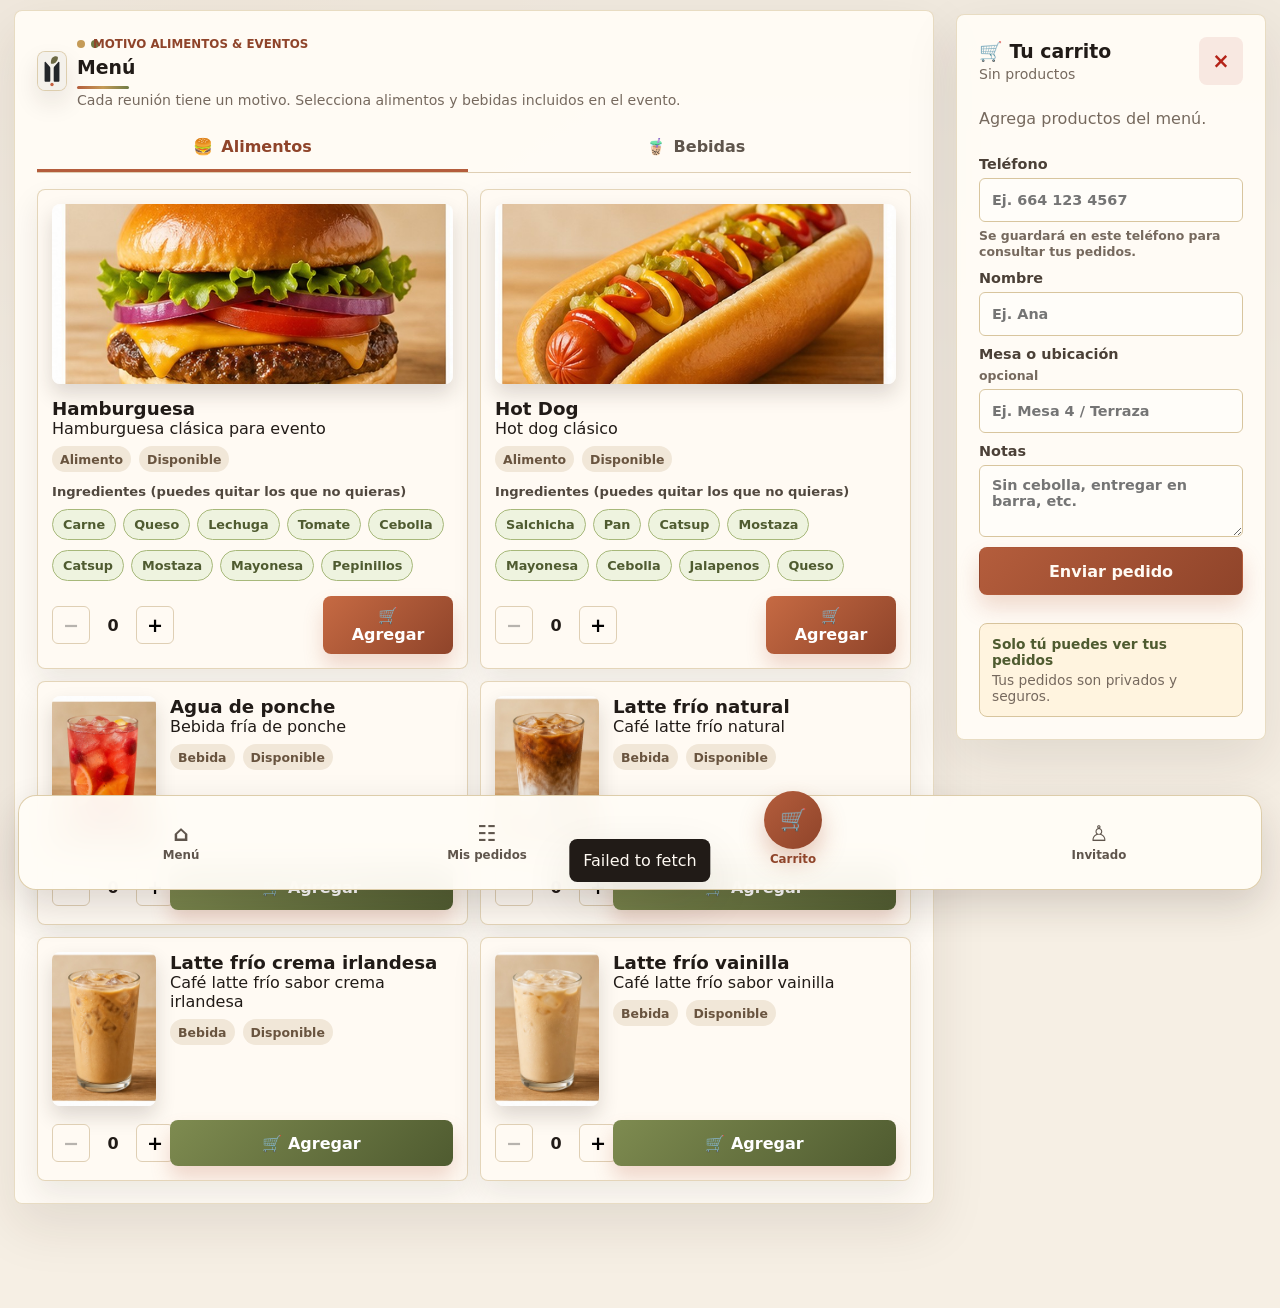
==== commit e2dda576: "Add files via upload" ====
--- a/invitado.html
+++ b/invitado.html
@@ -37,7 +37,7 @@
   <div class="app-shell">
     <header class="topbar">
       <div class="brand">
-        <img src="./assets/motivo-simbolo.svg" alt="" class="brand-icon">
+        <img src="./assets/motivo-simbolo.svg" alt="" class="brand-icon" width="30" height="40">
         <div>
           <h1><span>MOTIVO</span><small>Alimentos &amp; Eventos</small></h1>
           <p id="connectionText">Conectando...</p>
@@ -53,7 +53,7 @@
         <section class="order-panel">
           <div class="section-head">
             <div class="motivo-menu-heading">
-              <img src="./assets/motivo-simbolo.svg" alt="" class="motivo-symbol">
+              <img src="./assets/motivo-simbolo.svg" alt="" class="motivo-symbol" width="30" height="40">
               <div>
                 <span class="brand-eyebrow">MOTIVO Alimentos &amp; Eventos</span>
                 <h2>Men&uacute;</h2>
--- a/styles.css
+++ b/styles.css
@@ -126,8 +126,10 @@
 
 .brand-icon {
   display: block;
-  width: 42px;
-  height: 56px;
+  width: 30px;
+  height: 40px;
+  max-width: 30px;
+  max-height: 40px;
   flex: 0 0 auto;
   border-radius: 8px;
   object-fit: cover;
@@ -192,13 +194,15 @@
 .motivo-menu-heading {
   display: flex;
   align-items: center;
-  gap: 12px;
+  gap: 10px;
   min-width: 0;
 }
 
 .motivo-symbol {
-  width: 48px;
-  height: 64px;
+  width: 30px;
+  height: 40px;
+  max-width: 30px;
+  max-height: 40px;
   flex: 0 0 auto;
   border-radius: 8px;
   object-fit: cover;
@@ -1592,13 +1596,17 @@
   }
 
   .brand-icon {
-    width: 36px;
-    height: 48px;
+    width: 26px;
+    height: 35px;
+    max-width: 26px;
+    max-height: 35px;
   }
 
   .motivo-symbol {
-    width: 42px;
-    height: 56px;
+    width: 26px;
+    height: 35px;
+    max-width: 26px;
+    max-height: 35px;
   }
 
   .menu-list {
